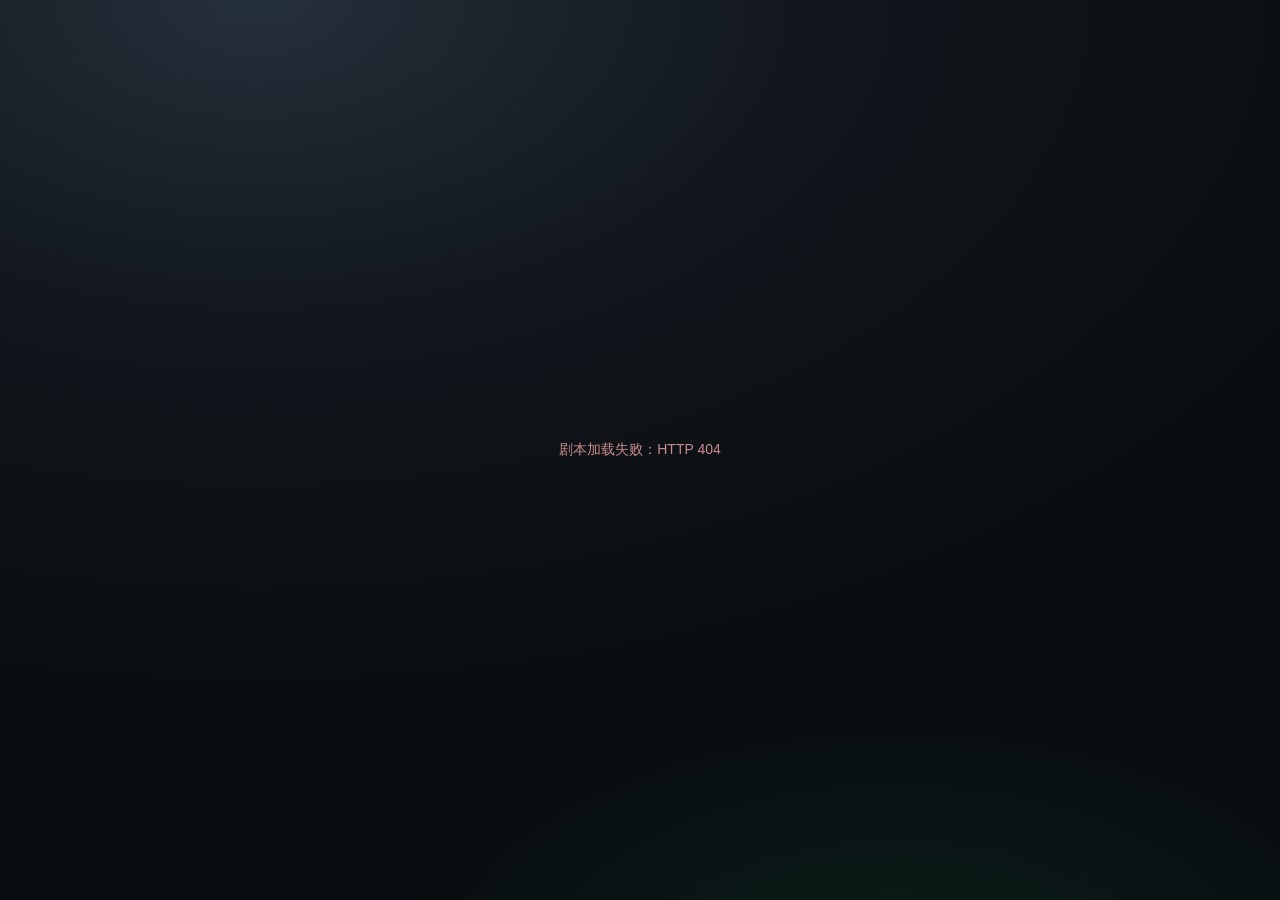
==== play.html @ 8bf29b07 "v2: 抽成剧本壳（scenarios/* 目录 + 配置驱动），加剧本列表页" ====
<!doctype html>
<html lang="zh-CN">
<head>
<meta charset="utf-8">
<meta name="viewport" content="width=device-width, initial-scale=1, viewport-fit=cover">
<title>日出小队</title>
<link rel="stylesheet" href="style.css">
</head>
<body>
<div class="stage">
  <div class="phone" id="phone">
    <div class="bezel-glow"></div>

    <!-- 状态栏 -->
    <div class="statusbar">
      <span class="clock" id="clock">06:15</span>
      <span class="statusbar-right">
        <svg class="sig" viewBox="0 0 18 12" width="18" height="12"><rect x="0" y="8" width="3" height="4" rx="1"/><rect x="4.5" y="6" width="3" height="6" rx="1"/><rect x="9" y="3.5" width="3" height="8.5" rx="1"/><rect x="13.5" y="1" width="3" height="11" rx="1"/></svg>
        <svg class="wifi" viewBox="0 0 16 12" width="16" height="12"><path d="M8 10.4a1.2 1.2 0 1 0 0-2.4 1.2 1.2 0 0 0 0 2.4Z"/><path d="M4.8 7.2a4.5 4.5 0 0 1 6.4 0" fill="none" stroke="currentColor" stroke-width="1.5" stroke-linecap="round"/><path d="M2 4.4a8.5 8.5 0 0 1 12 0" fill="none" stroke="currentColor" stroke-width="1.5" stroke-linecap="round"/></svg>
        <span class="battery"><i></i></span>
      </span>
    </div>

    <!-- 导航栏 -->
    <header class="nav" id="nav">
      <button class="nav-back" id="navBack" aria-label="返回">
        <svg viewBox="0 0 24 24" width="22" height="22"><path d="M15 5l-7 7 7 7" fill="none" stroke="currentColor" stroke-width="1.9" stroke-linecap="round" stroke-linejoin="round"/></svg>
      </button>
      <div class="nav-title" id="navTitle"><span id="navName">日出小队</span><span class="nav-count" id="navCount">(5)</span></div>
      <button class="nav-more" id="navMore" aria-label="更多">
        <svg viewBox="0 0 24 24" width="22" height="22"><circle cx="5" cy="12" r="1.7"/><circle cx="12" cy="12" r="1.7"/><circle cx="19" cy="12" r="1.7"/></svg>
      </button>
    </header>

    <!-- 聊天区 -->
    <main class="chat" id="chat">
      <div class="chat-inner" id="chatInner"></div>
    </main>

    <!-- 正在输入 -->
    <div class="typing" id="typing"><span class="dot"></span><span class="dot"></span><span class="dot"></span><em id="typingWho">对方正在输入</em></div>

    <!-- 提示条 -->
    <div class="hint" id="hint"></div>

    <!-- 输入区 -->
    <div class="composer" id="composer">
      <button class="ic-btn voice-btn" id="voiceBtn" aria-label="语音">
        <svg viewBox="0 0 24 24" width="24" height="24"><path d="M12 15a3 3 0 0 0 3-3V6a3 3 0 1 0-6 0v6a3 3 0 0 0 3 3Z" fill="none" stroke="currentColor" stroke-width="1.7"/><path d="M5.5 11a6.5 6.5 0 0 0 13 0M12 17.5V21M9 21h6" fill="none" stroke="currentColor" stroke-width="1.7" stroke-linecap="round"/></svg>
      </button>
      <textarea id="input" class="input" rows="1" autocomplete="off" enterkeyhint="send" placeholder="" title="Enter 发送，Shift+Enter 换行"></textarea>
      <button class="ic-btn" id="emojiBtn" aria-label="表情">
        <svg viewBox="0 0 24 24" width="24" height="24"><circle cx="12" cy="12" r="8.6" fill="none" stroke="currentColor" stroke-width="1.6"/><circle cx="9" cy="10" r="1.1"/><circle cx="15" cy="10" r="1.1"/><path d="M8.6 14.2a4.2 4.2 0 0 0 6.8 0" fill="none" stroke="currentColor" stroke-width="1.6" stroke-linecap="round"/></svg>
      </button>
      <button class="ic-btn" id="plusBtn" aria-label="更多">
        <svg viewBox="0 0 24 24" width="24" height="24"><circle cx="12" cy="12" r="8.6" fill="none" stroke="currentColor" stroke-width="1.6"/><path d="M12 8.4v7.2M8.4 12h7.2" fill="none" stroke="currentColor" stroke-width="1.6" stroke-linecap="round"/></svg>
      </button>
      <button class="send-btn" id="sendBtn">发送</button>
    </div>

    <!-- 扩展面板 -->
    <div class="panel" id="panel">
      <div class="panel-grid">
        <button class="panel-item" data-act="photo"><span class="pi-icon">🖼</span><span>照片</span></button>
        <button class="panel-item" data-act="location"><span class="pi-icon">📍</span><span>位置</span></button>
        <button class="panel-item" data-act="call"><span class="pi-icon">📞</span><span>语音通话</span></button>
        <button class="panel-item" data-act="recall"><span class="pi-icon">↩️</span><span>撤回</span></button>
        <button class="panel-item" data-act="note"><span class="pi-icon">📌</span><span>群公告</span></button>
      </div>
    </div>

    <!-- 下拉：群信息 / 私聊 / 搜索 -->
    <section class="view view-info" id="viewInfo">
      <header class="nav sub">
        <button class="nav-back" data-close="viewInfo"><svg viewBox="0 0 24 24" width="22" height="22"><path d="M15 5l-7 7 7 7" fill="none" stroke="currentColor" stroke-width="1.9" stroke-linecap="round" stroke-linejoin="round"/></svg></button>
        <div class="nav-title">聊天信息</div>
        <div class="nav-more"></div>
      </header>
      <div class="view-body">
        <div class="members-block">
          <div class="members" id="memberList"></div>
          <div class="member-hint" id="memberHint"></div>
        </div>
        <div class="cell-group">
          <button class="cell" id="cellNotice"><span>群公告</span><span class="cell-arrow">›</span></button>
          <button class="cell" id="cellSearch"><span>查找聊天记录</span><span class="cell-arrow">›</span></button>
          <div class="cell"><span>群聊名称</span><span class="cell-val" id="cellGroupName">日出小队</span></div>
        </div>
        <div class="cell-group">
          <div class="cell"><span>消息免打扰</span><span class="switch on"></span></div>
          <div class="cell"><span>置顶聊天</span><span class="switch on"></span></div>
        </div>
        <div class="cell-group">
          <button class="cell danger" id="cellQuit">删除并退出</button>
        </div>
        <div class="footer-note">本群由 老K 于 11月16日 23:47 创建</div>
      </div>
    </section>

    <section class="view view-search" id="viewSearch">
      <header class="nav sub">
        <button class="nav-back" data-close="viewSearch"><svg viewBox="0 0 24 24" width="22" height="22"><path d="M15 5l-7 7 7 7" fill="none" stroke="currentColor" stroke-width="1.9" stroke-linecap="round" stroke-linejoin="round"/></svg></button>
        <div class="search-wrap"><input id="searchInput" placeholder="搜索"></div>
        <div class="nav-more nav-cancel" data-close="viewSearch">取消</div>
      </header>
      <div class="view-body search-results" id="searchResults"></div>
    </section>

    <section class="view view-notice" id="viewNotice">
      <header class="nav sub">
        <button class="nav-back" data-close="viewNotice"><svg viewBox="0 0 24 24" width="22" height="22"><path d="M15 5l-7 7 7 7" fill="none" stroke="currentColor" stroke-width="1.9" stroke-linecap="round" stroke-linejoin="round"/></svg></button>
        <div class="nav-title">群公告</div>
        <div class="nav-more"></div>
      </header>
      <div class="view-body">
        <div class="notice-card">
          <div class="notice-from" id="noticeFrom">老K</div>
          <div class="notice-text" id="noticeText"></div>
          <div class="notice-meta" id="noticeMeta"></div>
        </div>
        <div class="notice-log" id="noticeLog"></div>
      </div>
    </section>

    <section class="view view-private" id="viewPrivate">
      <header class="nav sub">
        <button class="nav-back" data-close="viewPrivate"><svg viewBox="0 0 24 24" width="22" height="22"><path d="M15 5l-7 7 7 7" fill="none" stroke="currentColor" stroke-width="1.9" stroke-linecap="round" stroke-linejoin="round"/></svg></button>
        <div class="nav-title" id="privTitle">聊天</div>
        <div class="nav-more"></div>
      </header>
      <div class="chat" id="privChat"><div class="chat-inner" id="privInner"></div></div>
      <div class="composer">
        <textarea id="privInput" class="input" rows="1" autocomplete="off" enterkeyhint="send" placeholder="" title="Enter 发送，Shift+Enter 换行"></textarea>
        <button class="send-btn" id="privSend">发送</button>
      </div>
    </section>

    <!-- 位置大图 -->
    <div class="map-modal" id="mapModal">
      <div class="map-head"><button data-close="mapModal">‹ 返回</button><span id="mapTitle">位置</span><span></span></div>
      <div class="map-canvas" id="mapCanvas"></div>
      <div class="map-card">
        <div class="map-card-name" id="mapName"></div>
        <div class="map-card-addr" id="mapAddr"></div>
        <div class="map-card-meta" id="mapMeta"></div>
      </div>
    </div>

    <div class="toast" id="toast"></div>
  </div>

  <div class="outside">
    <div class="outside-title" id="outsideTitle">群聊解密</div>
    <div class="outside-sub">你的每一句话都会有人回应</div>
    <div class="outside-actions">
      <a class="reset" id="backHome" href="/">剧本列表</a>
      <button class="reset" id="reset">重新开始</button>
      <button class="reset" id="export">导出对话</button>
    </div>
  </div>
</div>

<script src="app.js"></script>
</body>
</html>
---- style.css ----
:root{
  --green:#07C160;
  --self:#95EC69;
  --bg:#EDEDED;
  --line:#DCDCDC;
  --text:#191919;
  --muted:#9A9A9A;
  --nav-h:44px;
  --font:-apple-system,BlinkMacSystemFont,"PingFang SC","Hiragino Sans GB","Microsoft YaHei","Segoe UI",sans-serif;
}
*{box-sizing:border-box;-webkit-tap-highlight-color:transparent}
html,body{height:100%}
body{
  margin:0;font-family:var(--font);color:var(--text);
  background:
    radial-gradient(1200px 700px at 20% 0%, #24303b 0%, #12171d 45%, #0a0d11 100%);
  display:flex;align-items:center;justify-content:center;
  overflow:hidden;
}
body::after{
  content:"";position:fixed;inset:0;pointer-events:none;
  background:radial-gradient(900px 500px at 70% 110%, rgba(7,193,96,.10), transparent 60%);
}
.stage{display:flex;flex-direction:column;align-items:center;gap:14px;position:relative;z-index:1}

/* ---------- 手机外壳 ---------- */
.phone{
  position:relative;width:390px;height:min(844px,calc(100vh - 92px));
  background:var(--bg);border-radius:44px;overflow:hidden;
  box-shadow:
    0 0 0 11px #101317,
    0 0 0 12px #2b3138,
    0 40px 90px -20px rgba(0,0,0,.85),
    0 0 120px rgba(7,193,96,.08);
  display:flex;flex-direction:column;
  transform:translateZ(0);
}
@media (max-width:480px), (max-height:760px){
  .phone{width:100vw;height:100vh;border-radius:0;box-shadow:none}
  .outside{display:none}
  .stage{gap:0}
}

/* 状态栏 */
.statusbar{
  height:34px;flex:0 0 34px;display:flex;align-items:center;justify-content:space-between;
  padding:6px 22px 0;font-size:13px;font-weight:600;background:var(--bg);
}
.statusbar-right{display:flex;align-items:center;gap:5px}
.statusbar svg{fill:#191919;color:#191919}
.battery{width:22px;height:11px;border:1.2px solid #191919;border-radius:3px;position:relative;display:inline-block;opacity:.9}
.battery::after{content:"";position:absolute;right:-3.6px;top:3px;width:2px;height:5px;background:#191919;border-radius:0 1px 1px 0}
.battery i{position:absolute;left:1.4px;top:1.4px;bottom:1.4px;width:62%;background:#191919;border-radius:1.5px}

/* 导航栏 */
.nav{
  height:var(--nav-h);flex:0 0 var(--nav-h);display:flex;align-items:center;
  padding:0 8px;background:var(--bg);border-bottom:.5px solid var(--line);position:relative;z-index:5;
}
.nav-back,.nav-more{
  background:none;border:0;color:#191919;padding:4px;display:flex;align-items:center;
  cursor:pointer;min-width:36px;justify-content:center;
}
.nav-more svg{fill:currentColor}
.nav-title{
  flex:1;text-align:center;font-size:16.5px;font-weight:500;letter-spacing:.2px;
  white-space:nowrap;overflow:hidden;text-overflow:ellipsis;padding:0 4px;
}
.nav-count{color:var(--muted);font-weight:400;font-size:15px}
.nav-back[hidden],.nav-more[hidden]{display:none}

/* ---------- 聊天区 ---------- */
.chat{flex:1 1 auto;overflow-y:auto;overflow-x:hidden;padding:10px 0 6px;scroll-behavior:smooth;position:relative}
.chat-inner{padding:0 12px}
.chat::-webkit-scrollbar{width:0}

.row{display:flex;margin:14px 0;align-items:flex-start;animation:pop .18s ease-out both}
.row.self{flex-direction:row-reverse}
@keyframes pop{from{opacity:0;transform:translateY(6px) scale(.98)}to{opacity:1;transform:none}}

.avatar{
  width:40px;height:40px;flex:0 0 40px;border-radius:6px;display:flex;align-items:center;justify-content:center;
  font-size:15px;font-weight:600;color:#fff;letter-spacing:.5px;user-select:none;
  background:linear-gradient(145deg,var(--c1,#8a8a8a),var(--c2,#5f5f5f));
  box-shadow:inset 0 -2px 6px rgba(0,0,0,.12);
}
.col{max-width:calc(100% - 62px);margin:0 10px;display:flex;flex-direction:column}
.row.self .col{align-items:flex-end}
.name{font-size:11.5px;color:var(--muted);margin:0 2px 4px;display:flex;gap:6px;align-items:center}
.tag{background:#E8E8E8;color:#8a8a8a;border-radius:3px;padding:0 4px;font-size:10px;line-height:14px}

.bubble{
  position:relative;background:#fff;border-radius:5px;padding:9px 12px;
  font-size:15.5px;line-height:1.46;word-break:break-word;white-space:pre-wrap;
  box-shadow:0 0 .5px rgba(0,0,0,.08);
}
.bubble::before{
  content:"";position:absolute;top:12px;left:-5px;width:0;height:0;
  border:5px solid transparent;border-right-color:#fff;border-left:0;
}
.row.self .bubble{background:var(--self)}
.row.self .bubble::before{left:auto;right:-5px;border-right:0;border-left:5px solid var(--self)}
.bubble.quote{border-left:3px solid #d6d6d6;padding-left:9px;color:#666}

/* 系统提示 */
.sys{display:flex;justify-content:center;margin:12px 0}
.sys span{
  font-size:12px;color:#9d9d9d;background:rgba(0,0,0,.045);padding:3px 9px;border-radius:4px;
  max-width:80%;text-align:center;line-height:1.5;
}
.sys.warn span{color:#b06a2c;background:rgba(214,138,58,.10)}
.sys.ghost span{color:#7f8f87;background:rgba(7,193,96,.08)}

.time-div{text-align:center;margin:16px 0 4px;font-size:11.5px;color:#a5a5a5}

/* 语音 */
.voice{display:flex;align-items:center;gap:9px;min-width:86px;cursor:pointer}
.voice .bars{display:flex;gap:2px;align-items:center;height:16px}
.voice .bars i{display:block;width:2.5px;background:#4a4a4a;border-radius:2px;opacity:.55}
.voice .dur{font-size:12.5px;color:#555;margin-left:auto;padding-left:8px}
.voice .asr{display:none;margin-top:6px;padding-top:6px;border-top:.5px dashed rgba(0,0,0,.15);font-size:14px;color:#333;line-height:1.45;white-space:pre-wrap}
.voice.open .asr{display:block}

/* 位置卡片 */
.loc-card{background:#fff;border-radius:5px;overflow:hidden;width:210px;cursor:pointer}
.loc-card .map-thumb{height:104px;background:#dfe6dc;position:relative;overflow:hidden}
.loc-card .map-thumb::before{
  content:"";position:absolute;inset:-20%;
  background:
    linear-gradient(90deg,transparent 48%,#c9d2c6 48%,#c9d2c6 52%,transparent 52%),
    linear-gradient(0deg,transparent 62%,#c9d2c6 62%,#c9d2c6 66%,transparent 66%),
    repeating-linear-gradient(45deg,#e5ebe2 0 14px,#dfe6dc 14px 28px);
  transform:rotate(-8deg);
}
.loc-card .pin{position:absolute;left:50%;top:44%;width:14px;height:14px;margin:-7px 0 0 -7px;border-radius:50% 50% 50% 0;background:#D9433A;transform:rotate(-45deg);box-shadow:0 1px 4px rgba(0,0,0,.25)}
.loc-card .loc-body{padding:8px 11px}
.loc-card .loc-name{font-size:14px;font-weight:500}
.loc-card .loc-addr{font-size:11.5px;color:#9a9a9a;margin-top:2px}
.loc-card .loc-flag{font-size:11px;color:#b06a2c;margin-top:5px;display:none}
.loc-card.odd .loc-flag{display:block}

/* 图片 */
.img-card{width:196px;border-radius:5px;overflow:hidden;background:#fff;cursor:pointer}
.img-card svg{display:block;width:100%;height:auto}
.img-card .cap{font-size:12px;color:#8a8a8a;padding:6px 9px}

/* 撤回 */
.recall{display:flex;justify-content:center;margin:10px 0}
.recall span{font-size:11.5px;color:#a8a8a8;background:rgba(0,0,0,.04);padding:2px 8px;border-radius:3px}

/* 引用已删除 */
.deleted-quote{background:#f2f2f2;border-left:3px solid #ddd;padding:6px 9px;border-radius:4px;font-size:12.5px;color:#9d9d9d;margin-bottom:5px}

/* ---------- 正在输入 / 提示 / 输入框 ---------- */
.typing{
  height:0;overflow:hidden;transition:height .18s;display:flex;align-items:center;gap:3px;
  padding:0 18px;font-size:11.5px;color:#9a9a9a;background:var(--bg);
}
.typing.on{height:20px}
.typing .dot{width:4px;height:4px;border-radius:50%;background:#b3b3b3;animation:blink 1.1s infinite}
.typing .dot:nth-child(2){animation-delay:.18s}
.typing .dot:nth-child(3){animation-delay:.36s}
.typing em{margin-left:5px;font-style:normal}
@keyframes blink{0%,60%,100%{opacity:.25;transform:translateY(0)}30%{opacity:1;transform:translateY(-2px)}}

.hint{
  display:none;gap:6px;flex-wrap:wrap;padding:8px 12px;background:rgba(255,255,255,.55);
  border-top:.5px solid rgba(0,0,0,.04);font-size:12.5px;
}
.hint.on{display:flex}
.hint b{font-weight:600;color:#6d7a72;margin-right:2px}
.chip{
  border:.5px solid #c8d3ca;background:#fff;color:#4d5a52;border-radius:12px;
  padding:3px 10px;font-size:12.5px;cursor:pointer;transition:.15s;
}
.chip:hover{background:#eef7f0;border-color:#9ed3ad;color:#0e6b3c}

.composer{
  flex:0 0 auto;display:flex;align-items:flex-end;gap:6px;padding:7px 10px 9px;
  background:#F7F7F7;border-top:.5px solid var(--line);
}
.ic-btn{background:none;border:0;color:#4c4c4c;padding:3px;display:flex;cursor:pointer}
.input{
  flex:1;display:block;min-height:36px;max-height:102px;
  border:0;border-radius:5px;background:#fff;padding:7px 10px;
  font-size:15.5px;line-height:22px;font-family:inherit;outline:none;color:#191919;
  resize:none;overflow-y:hidden;white-space:pre-wrap;word-break:break-word;
}
.input::placeholder{color:#b8b8b8}
.send-btn{
  display:none;background:var(--green);color:#fff;border:0;border-radius:5px;
  height:34px;padding:0 14px;font-size:14.5px;cursor:pointer;font-family:inherit;
}
.send-btn.on{display:block}
body.busy .send-btn{opacity:.4;pointer-events:none}
.voice-btn{display:flex}

/* 扩展面板 */
.panel{
  position:absolute;left:0;right:0;bottom:0;background:#F7F7F7;border-top:.5px solid var(--line);
  transform:translateY(110%);transition:transform .22s ease;z-index:8;padding:18px 14px 26px;
}
.panel.on{transform:translateY(0)}
.panel-grid{display:grid;grid-template-columns:repeat(4,1fr);gap:16px 6px}
.panel-item{background:none;border:0;display:flex;flex-direction:column;align-items:center;gap:7px;font-size:11.5px;color:#666;cursor:pointer;font-family:inherit}
.pi-icon{width:54px;height:54px;background:#fff;border-radius:11px;display:flex;align-items:center;justify-content:center;font-size:23px;box-shadow:0 1px 2px rgba(0,0,0,.05)}

/* ---------- 覆盖视图 ---------- */
.view{
  position:absolute;inset:0;background:var(--bg);display:flex;flex-direction:column;
  transform:translateX(100%);transition:transform .24s cubic-bezier(.4,0,.2,1);z-index:20;
}
.view.on{transform:translateX(0)}
.view .nav{border-bottom:.5px solid var(--line)}
.view-body{flex:1;overflow-y:auto;padding-bottom:24px}
.nav.sub .nav-title{font-size:16px}
.search-wrap{flex:1;display:flex;padding:0 6px}
#searchInput{flex:1;height:30px;border:0;border-radius:5px;background:#fff;padding:0 10px;font-size:14px;font-family:inherit;outline:none}
.nav-cancel{font-size:15px;color:#576b95;min-width:44px;padding-right:10px;cursor:pointer}

/* 群成员 */
.members-block{background:#fff;padding:14px 14px 10px;border-bottom:.5px solid var(--line)}
.members{display:grid;grid-template-columns:repeat(5,1fr);gap:14px 4px}
.member{display:flex;flex-direction:column;align-items:center;gap:6px;font-size:11px;color:#7a7a7a;cursor:pointer}
.member .avatar{width:48px;height:48px;flex:0 0 48px;font-size:17px;border-radius:8px}
.member:active{opacity:.6}
.member-hint{font-size:11px;color:#a0a0a0;margin-top:10px}

/* 单元格 */
.cell-group{background:#fff;margin-top:9px;border-top:.5px solid var(--line);border-bottom:.5px solid var(--line)}
.cell{
  display:flex;align-items:center;justify-content:space-between;width:100%;
  padding:13px 15px;font-size:16px;background:none;border:0;border-bottom:.5px solid #F0F0F0;
  color:#191919;font-family:inherit;text-align:left;cursor:pointer;
}
.cell:last-child{border-bottom:0}
.cell-arrow{color:#c8c8c8;font-size:18px;line-height:1}
.cell-val{color:#9a9a9a;font-size:14.5px}
.cell.danger{justify-content:center;color:#E64340}
.switch{width:40px;height:24px;border-radius:12px;background:#e5e5e5;position:relative;transition:.2s}
.switch::after{content:"";position:absolute;top:2px;left:2px;width:20px;height:20px;border-radius:50%;background:#fff;box-shadow:0 1px 3px rgba(0,0,0,.2);transition:.2s}
.switch.on{background:var(--green)}
.switch.on::after{left:18px}
.footer-note{text-align:center;font-size:11.5px;color:#b0b0b0;padding:22px 20px}

/* 公告 */
.notice-card{background:#fff;margin:12px;border-radius:8px;padding:16px}
.notice-from{font-size:12.5px;color:#8a8a8a;margin-bottom:8px}
.notice-text{font-size:15px;line-height:1.65;white-space:pre-wrap}
.notice-meta{font-size:11px;color:#b0b0b0;margin-top:12px}
.notice-log{margin:0 12px}
.notice-log .log-item{background:#fff;border-radius:8px;padding:12px 14px;margin-bottom:8px;font-size:13px;color:#666;line-height:1.6}
.notice-log .log-item b{color:#333;font-weight:500}

/* 搜索 */
.search-results{padding:8px 0}
.sr-item{padding:11px 16px;background:#fff;border-bottom:.5px solid #f0f0f0;font-size:14px;line-height:1.5}
.sr-item b{color:#0e6b3c}
.sr-item.old{background:#fbfbf8}
.sr-empty{text-align:center;color:#b0b0b0;font-size:13px;padding:40px 0}
.sr-label{font-size:11.5px;color:#a0a0a0;padding:14px 16px 6px;letter-spacing:.5px}
.sr-date{display:flex;align-items:center;justify-content:space-between;background:#fff;padding:13px 16px;font-size:15px;border-bottom:.5px solid #f0f0f0;cursor:pointer}
.sr-date:hover{background:#fafafa}
.sr-back{padding:12px 16px;color:#576b95;font-size:14px;cursor:pointer}
.sr-msg{padding:10px 16px;border-bottom:.5px solid #f2f2f2;background:#fff}
.sr-msg .sr-who{font-size:11px;color:#a8a8a8;margin-bottom:3px}
.sr-msg .sr-txt{font-size:14px;line-height:1.55;color:#222;white-space:pre-wrap}
.sr-date-tag{font-size:10.5px;color:#b08a4a;margin-bottom:3px}
.sr-foot{font-size:11.5px;color:#a0a0a0;padding:14px 16px;line-height:1.6}

/* 私聊 */
#viewPrivate .chat{background:var(--bg)}

/* 地图 */
.map-modal{position:absolute;inset:0;background:#eef1ea;z-index:30;display:none;flex-direction:column}
.map-modal.on{display:flex}
.map-head{height:52px;display:flex;align-items:center;justify-content:space-between;padding:0 14px;background:#fff;border-bottom:.5px solid var(--line);font-size:15px}
.map-head button{background:none;border:0;font-size:15px;color:#191919;font-family:inherit;cursor:pointer}
.map-canvas{flex:1;position:relative;overflow:hidden;background:#e8eee4}
.map-canvas::before{
  content:"";position:absolute;inset:-30%;
  background:
    repeating-linear-gradient(28deg,rgba(255,255,255,.55) 0 2px,transparent 2px 46px),
    repeating-linear-gradient(112deg,rgba(255,255,255,.55) 0 2px,transparent 2px 62px),
    radial-gradient(circle at 30% 40%,#d7e4cf 0 120px,transparent 121px),
    radial-gradient(circle at 75% 70%,#dfe9d8 0 160px,transparent 161px),
    #e8eee4;
}
.map-canvas .bigpin{position:absolute;left:50%;top:46%;transform:translate(-50%,-50%);z-index:2;text-align:center}
.map-canvas .bigpin i{display:block;width:22px;height:22px;margin:0 auto;border-radius:50% 50% 50% 0;background:#D9433A;transform:rotate(-45deg);box-shadow:0 4px 12px rgba(0,0,0,.28)}
.map-canvas .bigpin span{display:inline-block;margin-top:10px;background:#fff;padding:4px 10px;border-radius:4px;font-size:12.5px;box-shadow:0 2px 8px rgba(0,0,0,.12);white-space:nowrap}
.map-card{background:#fff;padding:16px 18px 26px}
.map-card-name{font-size:17px;font-weight:500}
.map-card-addr{font-size:12.5px;color:#8f8f8f;margin-top:5px}
.map-card-meta{font-size:11.5px;color:#b06a2c;margin-top:10px}

/* toast */
.toast{
  position:absolute;left:50%;bottom:120px;transform:translate(-50%,10px);background:rgba(0,0,0,.72);
  color:#fff;font-size:13px;padding:9px 16px;border-radius:8px;opacity:0;pointer-events:none;
  transition:.25s;z-index:50;max-width:78%;text-align:center;line-height:1.5;
}
.toast.on{opacity:1;transform:translate(-50%,0)}

/* 结局 */
.ending{position:absolute;inset:0;z-index:60;background:radial-gradient(120% 90% at 50% 30%,#101820 0%,#05080a 70%);display:flex;align-items:flex-start;justify-content:center;overflow-y:auto;animation:fadeIn .8s ease both}
@keyframes fadeIn{from{opacity:0}to{opacity:1}}
.ending-in{text-align:center;padding:64px 30px 56px;max-width:330px;margin:auto 0}
.ending-kicker{font-size:11px;letter-spacing:6px;color:#4b6b5a;margin-bottom:14px}
.ending-title{font-size:24px;color:#e8f1ea;letter-spacing:3px;margin-bottom:20px;font-weight:500}
.ending-text{font-size:13.5px;line-height:2;color:#8fa397;text-align:left;letter-spacing:.3px}
.ending-btn{margin-top:34px;background:none;border:.5px solid #33513f;color:#7fae92;padding:9px 22px;border-radius:20px;font-size:13px;cursor:pointer;font-family:inherit;letter-spacing:2px}
.ending-btn:hover{background:rgba(80,160,110,.08)}

/* 外部 */
.boot-err{display:flex;align-items:center;justify-content:center;height:100%;padding:40px;color:#c98b8b;font-size:14px;line-height:1.8;text-align:center}
.outside{text-align:center;color:#8d9aa3}
.outside-title{font-size:13.5px;letter-spacing:2px;color:#cfdae1}
.outside-sub{font-size:11.5px;margin-top:6px;letter-spacing:.5px;color:#6d7c86}
.outside-actions{display:flex;gap:8px;justify-content:center;margin-top:10px}
.outside-actions .reset{margin-top:0}
.reset{
  margin-top:10px;background:rgba(255,255,255,.06);border:.5px solid rgba(255,255,255,.14);
  color:#9fadb6;font-size:11.5px;padding:5px 12px;border-radius:20px;cursor:pointer;font-family:inherit;
}
.reset:hover{background:rgba(255,255,255,.12);color:#dce6ec}
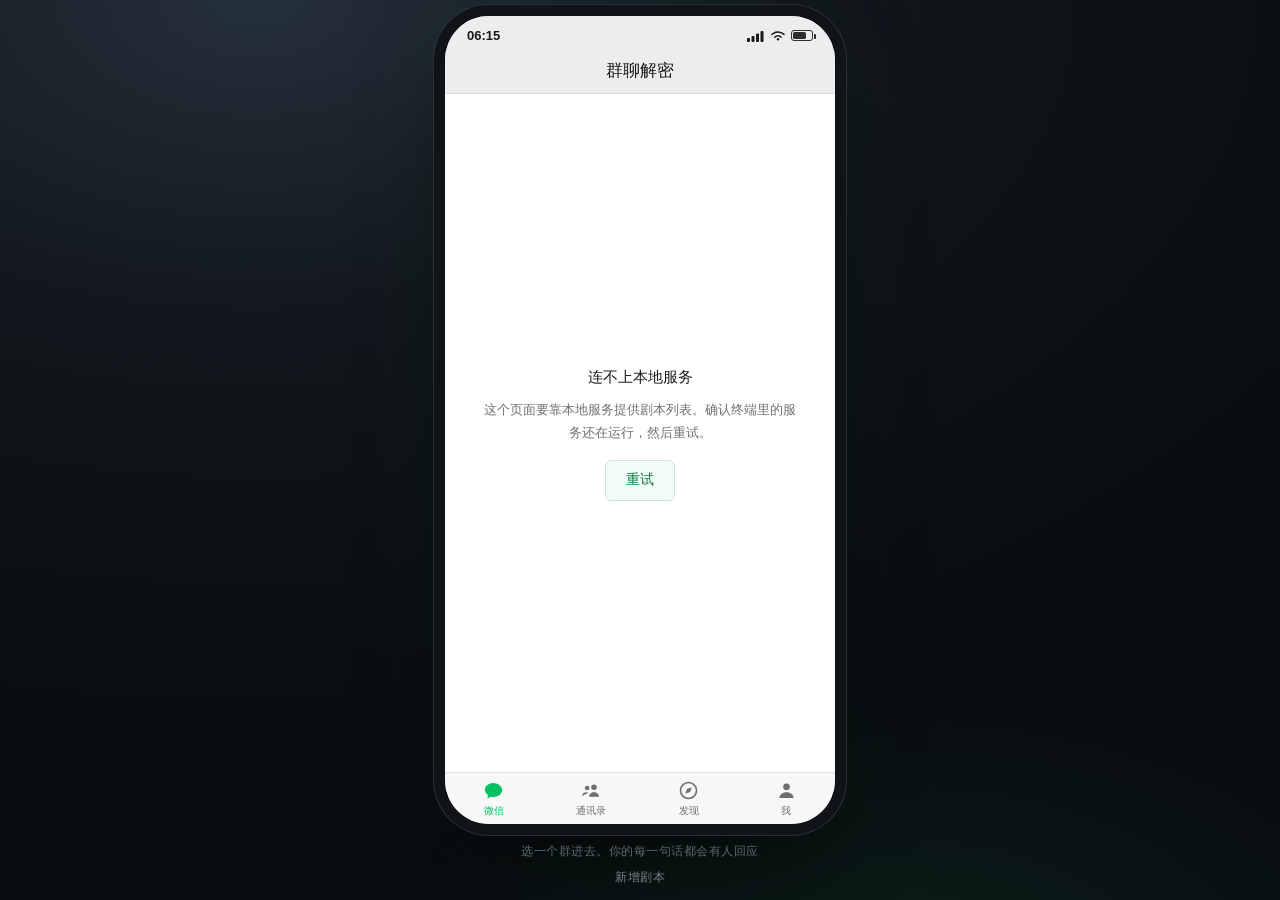
==== commit e0189107: "备份" ====
--- a/play.html
+++ b/play.html
@@ -3,7 +3,7 @@
 <head>
 <meta charset="utf-8">
 <meta name="viewport" content="width=device-width, initial-scale=1, viewport-fit=cover">
-<title>日出小队</title>
+<title>群聊</title>
 <link rel="stylesheet" href="style.css">
 </head>
 <body>
@@ -13,7 +13,7 @@
 
     <!-- 状态栏 -->
     <div class="statusbar">
-      <span class="clock" id="clock">06:15</span>
+      <span class="clock" id="clock">--:--</span>
       <span class="statusbar-right">
         <svg class="sig" viewBox="0 0 18 12" width="18" height="12"><rect x="0" y="8" width="3" height="4" rx="1"/><rect x="4.5" y="6" width="3" height="6" rx="1"/><rect x="9" y="3.5" width="3" height="8.5" rx="1"/><rect x="13.5" y="1" width="3" height="11" rx="1"/></svg>
         <svg class="wifi" viewBox="0 0 16 12" width="16" height="12"><path d="M8 10.4a1.2 1.2 0 1 0 0-2.4 1.2 1.2 0 0 0 0 2.4Z"/><path d="M4.8 7.2a4.5 4.5 0 0 1 6.4 0" fill="none" stroke="currentColor" stroke-width="1.5" stroke-linecap="round"/><path d="M2 4.4a8.5 8.5 0 0 1 12 0" fill="none" stroke="currentColor" stroke-width="1.5" stroke-linecap="round"/></svg>
@@ -26,7 +26,7 @@
       <button class="nav-back" id="navBack" aria-label="返回">
         <svg viewBox="0 0 24 24" width="22" height="22"><path d="M15 5l-7 7 7 7" fill="none" stroke="currentColor" stroke-width="1.9" stroke-linecap="round" stroke-linejoin="round"/></svg>
       </button>
-      <div class="nav-title" id="navTitle"><span id="navName">日出小队</span><span class="nav-count" id="navCount">(5)</span></div>
+      <div class="nav-title" id="navTitle"><span id="navName"></span><span class="nav-count" id="navCount"></span></div>
       <button class="nav-more" id="navMore" aria-label="更多">
         <svg viewBox="0 0 24 24" width="22" height="22"><circle cx="5" cy="12" r="1.7"/><circle cx="12" cy="12" r="1.7"/><circle cx="19" cy="12" r="1.7"/></svg>
       </button>
@@ -84,7 +84,7 @@
         <div class="cell-group">
           <button class="cell" id="cellNotice"><span>群公告</span><span class="cell-arrow">›</span></button>
           <button class="cell" id="cellSearch"><span>查找聊天记录</span><span class="cell-arrow">›</span></button>
-          <div class="cell"><span>群聊名称</span><span class="cell-val" id="cellGroupName">日出小队</span></div>
+          <div class="cell"><span>群聊名称</span><span class="cell-val" id="cellGroupName"></span></div>
         </div>
         <div class="cell-group">
           <div class="cell"><span>消息免打扰</span><span class="switch on"></span></div>
@@ -93,7 +93,7 @@
         <div class="cell-group">
           <button class="cell danger" id="cellQuit">删除并退出</button>
         </div>
-        <div class="footer-note">本群由 老K 于 11月16日 23:47 创建</div>
+        <div class="footer-note" id="footerNote" hidden></div>
       </div>
     </section>
 
--- a/style.css
+++ b/style.css
@@ -75,6 +75,7 @@
 .chat::-webkit-scrollbar{width:0}
 
 .row{display:flex;margin:14px 0;align-items:flex-start;animation:pop .18s ease-out both}
+.row.instant{animation:none}
 .row.self{flex-direction:row-reverse}
 @keyframes pop{from{opacity:0;transform:translateY(6px) scale(.98)}to{opacity:1;transform:none}}
 
@@ -316,7 +317,7 @@
 .boot-err{display:flex;align-items:center;justify-content:center;height:100%;padding:40px;color:#c98b8b;font-size:14px;line-height:1.8;text-align:center}
 .outside{text-align:center;color:#8d9aa3}
 .outside-title{font-size:13.5px;letter-spacing:2px;color:#cfdae1}
-.outside-sub{font-size:11.5px;margin-top:6px;letter-spacing:.5px;color:#6d7c86}
+.outside-sub{font-size:11.5px;margin-top:6px;letter-spacing:.5px;color:#93a4ae}
 .outside-actions{display:flex;gap:8px;justify-content:center;margin-top:10px}
 .outside-actions .reset{margin-top:0}
 .reset{
@@ -324,3 +325,76 @@
   color:#9fadb6;font-size:11.5px;padding:5px 12px;border-radius:20px;cursor:pointer;font-family:inherit;
 }
 .reset:hover{background:rgba(255,255,255,.12);color:#dce6ec}
+
+/* ---------- 剧本列表（首页） ---------- */
+.lobby{overflow:auto}
+
+.conv-list{flex:1 1 auto;overflow-y:auto;background:#fff;overscroll-behavior:contain}
+.conv-list::-webkit-scrollbar{width:0}
+
+.conv{
+  position:relative;display:flex;align-items:flex-start;gap:12px;
+  padding:12px 14px;background:#fff;color:inherit;text-decoration:none;
+  transition:background .15s;
+}
+.conv + .conv::before{
+  content:"";position:absolute;left:74px;right:0;top:0;height:1px;background:#EDEDED;
+  transform:scaleY(.5);transform-origin:top;
+}
+.conv:active{background:#E6E6E6}
+@media (hover:hover) and (pointer:fine){
+  .conv:hover{background:#F4F4F4}
+}
+
+.conv-av{
+  width:48px;height:48px;flex:0 0 48px;border-radius:6px;overflow:hidden;display:grid;
+  grid-template-columns:1fr 1fr;grid-template-rows:1fr 1fr;gap:1.5px;background:#DDD;
+}
+.conv-av i{display:grid;place-items:center;font-style:normal;font-size:11px;font-weight:600;color:#fff}
+.conv-av[data-n="1"]{grid-template-columns:1fr;grid-template-rows:1fr}
+.conv-av[data-n="1"] i{font-size:17px}
+.conv-av[data-n="2"]{grid-template-columns:1fr 1fr;grid-template-rows:1fr}
+.conv-av[data-n="3"] i:last-child{grid-column:1/-1;font-size:12px}
+
+.conv-body{flex:1;min-width:0;display:flex;flex-direction:column;gap:3px;padding-top:3px}
+.conv-name{font-size:16.5px;line-height:1.3;color:var(--text);white-space:nowrap;overflow:hidden;text-overflow:ellipsis}
+.conv-preview{margin:0;font-size:13px;line-height:1.4;color:#707070;white-space:nowrap;overflow:hidden;text-overflow:ellipsis}
+.conv-time{flex:0 0 auto;padding-top:5px;font-size:11.5px;color:#6F6F6F;font-variant-numeric:tabular-nums;white-space:nowrap}
+
+.conv-state{
+  display:flex;flex-direction:column;align-items:center;justify-content:center;
+  min-height:240px;height:100%;padding:30px 34px;text-align:center;
+  color:#707070;font-size:13px;line-height:1.8;
+}
+.conv-state b{display:block;margin-bottom:7px;color:var(--text);font-size:14.5px;font-weight:500}
+.conv-state code{font-family:var(--font);background:#F0F0F0;border-radius:4px;padding:1px 5px;color:#4a4a4a;font-size:12.5px}
+.conv-retry{
+  margin-top:16px;padding:7px 20px;border:1px solid #C9E5D4;border-radius:6px;
+  background:#F2FBF5;color:#0B7A43;font:inherit;font-size:13.5px;cursor:pointer;
+}
+.conv-retry:active{background:#E4F6EC}
+
+.conv.sk{pointer-events:none}
+.conv.sk .conv-av{background:#EEE;border:0}
+.sk-bar{height:11px;border-radius:3px;background:#F0F0F0;animation:convPulse 1.3s ease-in-out infinite}
+@keyframes convPulse{50%{opacity:.55}}
+
+.outside-note{margin-top:11px;text-align:left;display:inline-block}
+.outside-note summary{cursor:pointer;font-size:11.5px;letter-spacing:.5px;color:#93a4ae;list-style:none}
+.outside-note summary::-webkit-details-marker{display:none}
+.outside-note summary:hover{color:#b9c7cf}
+.outside-note p{margin:9px 0 0;font-size:11.5px;line-height:1.9;color:#8d9aa3}
+.outside-note code{background:rgba(255,255,255,.08);border-radius:3px;padding:0 4px;color:#b9c7cf}
+
+.sr-only{position:absolute;width:1px;height:1px;margin:-1px;padding:0;overflow:hidden;clip:rect(0 0 0 0);white-space:nowrap;border:0}
+
+/* 底部 tab 栏：纯装饰，不参与交互 */
+.tabbar{
+  flex:0 0 auto;display:grid;grid-template-columns:repeat(4,1fr);
+  padding:6px 0 max(6px,env(safe-area-inset-bottom));
+  background:#F7F7F7;border-top:.5px solid #E2E2E2;pointer-events:none;
+}
+.tab{display:flex;flex-direction:column;align-items:center;gap:2px;font-size:10px;color:#6F6F6F;letter-spacing:.2px}
+.tab svg{width:23px;height:23px;fill:#6F6F6F}
+.tab.on{color:var(--green)}
+.tab.on svg{fill:var(--green)}
